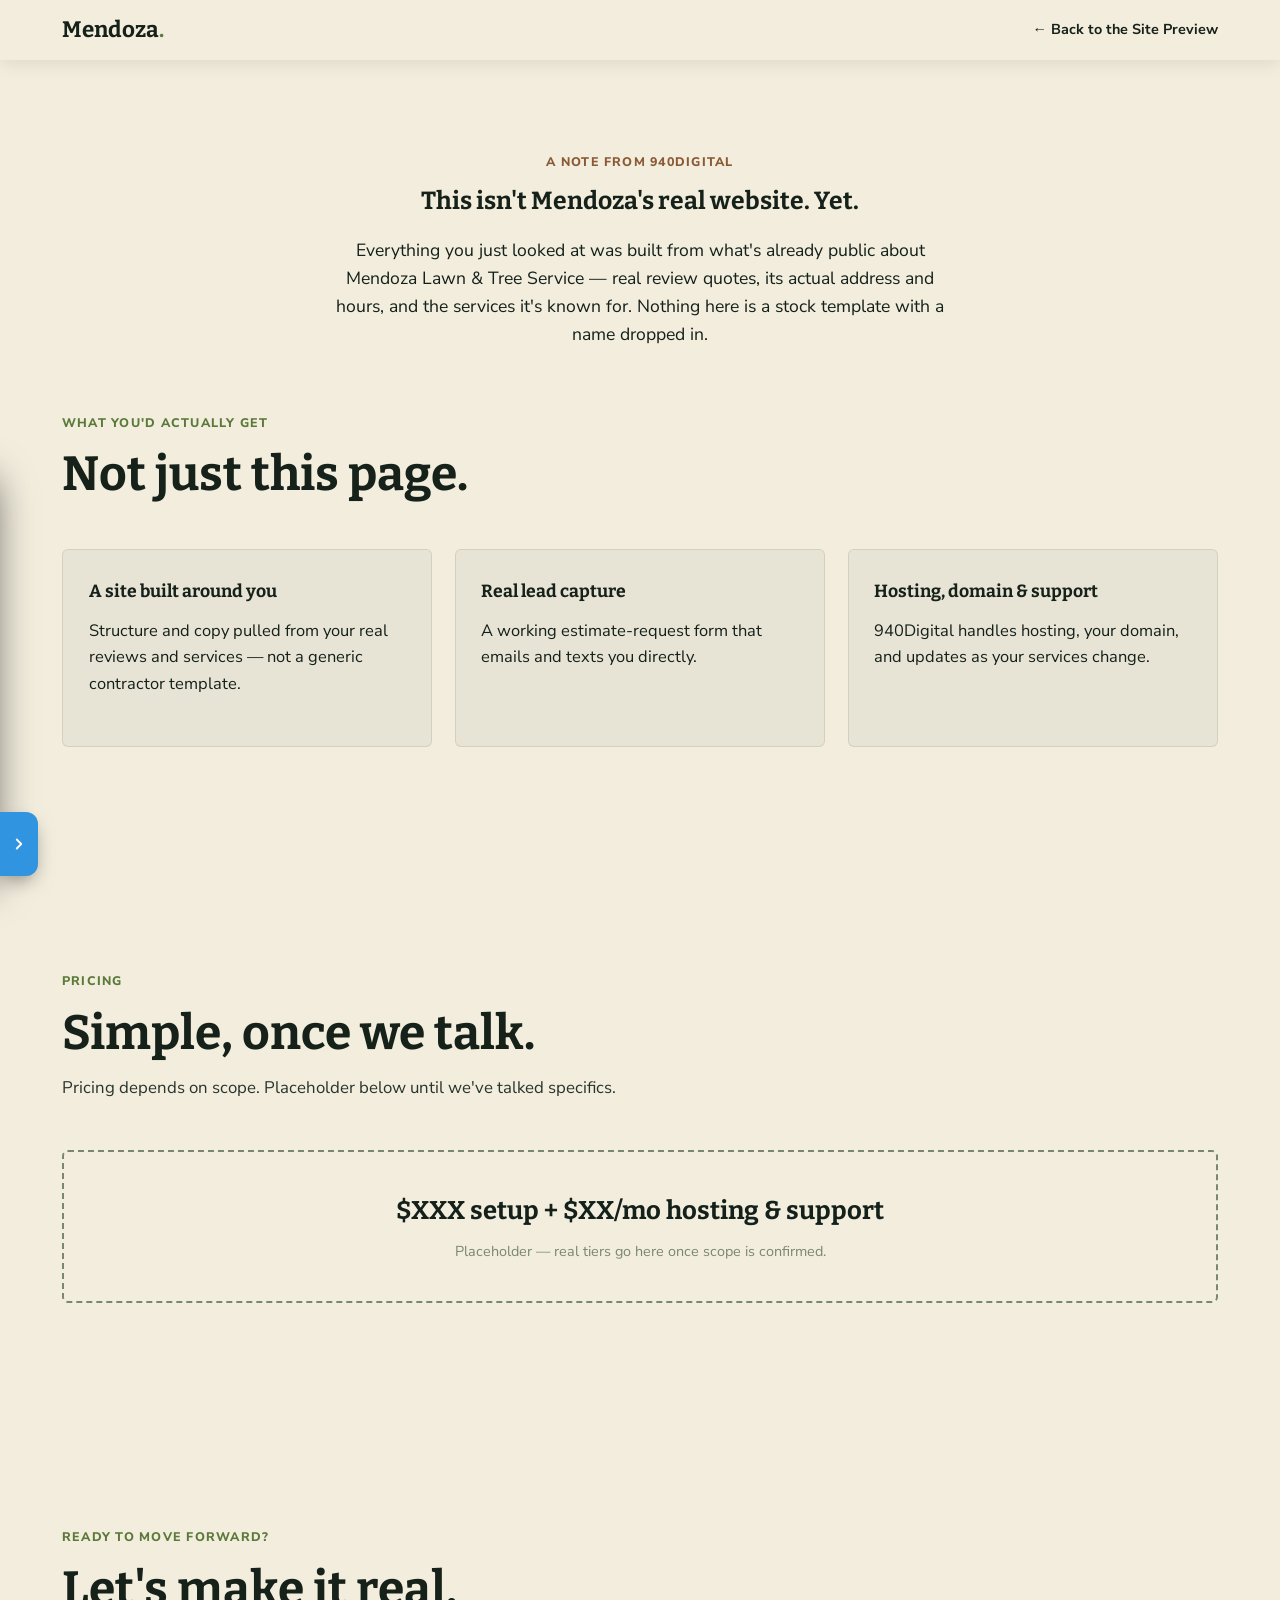
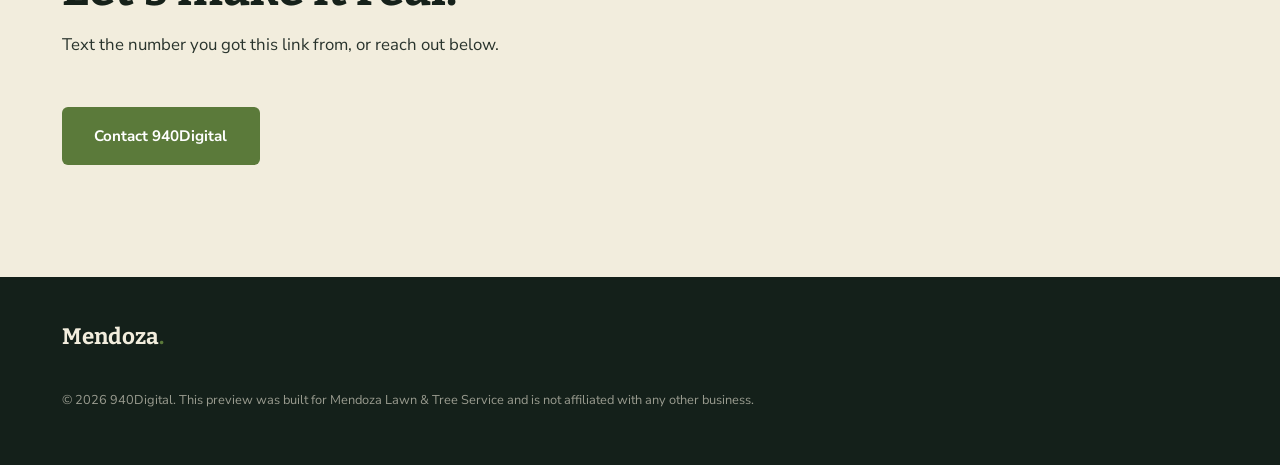
==== buy.html @ 89b0d1ae "Initial demo build: Mendoza Lawn & Tree Service" ====
<!doctype html>
<html lang="en">
<head>
<meta charset="UTF-8">
<meta name="viewport" content="width=device-width, initial-scale=1">
<title>This Site Is a Preview, Built for Mendoza Lawn &amp; Tree Service — 940Digital</title>
<meta name="description" content="This is a demo site built specifically for Mendoza Lawn & Tree Service by 940Digital. Here's what it is, what you'd get, and how to move forward.">
<link rel="preconnect" href="https://fonts.googleapis.com">
<link rel="preconnect" href="https://fonts.gstatic.com" crossorigin>
<link href="https://fonts.googleapis.com/css2?family=Bitter:wght@600;700&family=Nunito+Sans:wght@400;600;700;800&display=swap" rel="stylesheet">
<link rel="stylesheet" href="styles.css">
</head>
<body>

<header class="site-header solid">
  <div class="wrap">
    <a href="index.html" class="logo">Mendoza<span>.</span></a>
    <nav class="main-nav" aria-label="Primary">
      <a href="index.html">← Back to the Site Preview</a>
    </nav>
  </div>
</header>

<main style="padding-top:0;">
  <section class="pitch-hero wrap">
    <span class="eyebrow">A Note From 940Digital</span>
    <h1>This isn't Mendoza's real website. Yet.</h1>
    <p>Everything you just looked at was built from what's already public about Mendoza Lawn &amp; Tree Service — real review quotes, its actual address and hours, and the services it's known for. Nothing here is a stock template with a name dropped in.</p>
  </section>

  <section class="fixed-panel fixed-panel--solid" style="padding-top:0;">
    <div class="wrap">
      <div class="section-head">
        <span class="eyebrow">What You'd Actually Get</span>
        <h2 class="section-title">Not just this page.</h2>
      </div>
      <div class="pitch-grid">
        <div class="pitch-card">
          <h3>A site built around you</h3>
          <p>Structure and copy pulled from your real reviews and services — not a generic contractor template.</p>
        </div>
        <div class="pitch-card">
          <h3>Real lead capture</h3>
          <p>A working estimate-request form that emails and texts you directly.</p>
        </div>
        <div class="pitch-card">
          <h3>Hosting, domain &amp; support</h3>
          <p>940Digital handles hosting, your domain, and updates as your services change.</p>
        </div>
      </div>
    </div>
  </section>

  <section class="fixed-panel fixed-panel--solid">
    <div class="wrap">
      <div class="section-head">
        <span class="eyebrow">Pricing</span>
        <h2 class="section-title">Simple, once we talk.</h2>
        <p class="section-dek">Pricing depends on scope. Placeholder below until we've talked specifics.</p>
      </div>
      <div class="price-block">
        <b>$XXX setup + $XX/mo hosting &amp; support</b>
        <span>Placeholder — real tiers go here once scope is confirmed.</span>
      </div>
    </div>
  </section>

  <section class="fixed-panel fixed-panel--solid" id="contact">
    <div class="wrap">
      <div class="section-head">
        <span class="eyebrow">Ready to Move Forward?</span>
        <h2 class="section-title">Let's make it real.</h2>
        <p class="section-dek">Text the number you got this link from, or reach out below.</p>
      </div>
      <a href="https://www.940digital.com/contact.html" class="btn btn--primary" target="_blank" rel="noopener">Contact 940Digital</a>
    </div>
  </section>
</main>

<footer class="site-footer">
  <div class="wrap">
    <a href="index.html" class="logo" style="color:var(--clearing);">Mendoza<span>.</span></a>
    <p class="footer-fine">&copy; 2026 940Digital. This preview was built for Mendoza Lawn & Tree Service and is not affiliated with any other business.</p>
  </div>
</footer>

<div id="d940-drawer" class="d940-drawer">
  <div class="d940-panel">
    <div class="d940-mark">940<span>Digital</span></div>
    <p class="d940-body">Imagine this site customized with your colors and logo — fully in sync with your vision.</p>
    <p class="d940-body">We build these previews from your business's own publicly available information online, so this one is built specifically for you — and anything on it, any word, image, or detail, can be changed if it doesn't feel like an accurate fit.</p>
    <p class="d940-cta">Want to learn more? Text the number you got this link from, <a href="https://www.940digital.com/contact.html" target="_blank" rel="noopener">email us</a>, or visit <a href="https://www.940digital.com" target="_blank" rel="noopener">940digital.com</a>.</p>
  </div>
  <button class="d940-tab" type="button" aria-label="Open">
    <svg viewBox="0 0 24 24" fill="none" stroke="currentColor" stroke-width="2.4" stroke-linecap="round" stroke-linejoin="round"><polyline points="9 6 15 12 9 18"/></svg>
  </button>
</div>
<style>
  .d940-drawer { position: fixed; left: 0; bottom: 1.5rem; z-index: 999; display: flex; align-items: flex-end; transform: translateX(-320px); transition: transform .4s cubic-bezier(.16,1,.3,1); font-family: -apple-system, BlinkMacSystemFont, 'Segoe UI', Roboto, sans-serif; }
  .d940-drawer.open { transform: translateX(0); }
  .d940-panel { width: 320px; flex-shrink: 0; background: #1B1D21; border: 1px solid #3194E0; border-left: 0; border-radius: 0 14px 0 0; padding: 1.4rem 1.5rem 1.5rem; box-shadow: 0 16px 40px -8px rgba(0,0,0,.65); color: #fff; }
  .d940-mark { font-weight: 800; font-size: 1.3rem; margin-bottom: .75rem; letter-spacing: -0.01em; }
  .d940-mark span { color: #3194E0; }
  .d940-body { font-size: .95rem; line-height: 1.55; color: #fff; margin: 0 0 .85rem; }
  .d940-cta { font-size: .88rem; line-height: 1.5; color: #D4D8DE; margin: 0; }
  .d940-cta a { color: #5FAEEE; font-weight: 700; text-decoration: underline; }
  .d940-tab { flex-shrink: 0; width: 38px; height: 64px; background: #3194E0; color: #fff; border: none; border-radius: 0 12px 12px 0; display: flex; align-items: center; justify-content: center; cursor: pointer; box-shadow: 0 8px 20px -6px rgba(0,0,0,.5); }
  .d940-tab:hover { background: #4AA3E8; }
  .d940-tab svg { width: 18px; height: 18px; transition: transform .35s cubic-bezier(.16,1,.3,1); }
  .d940-drawer.open .d940-tab svg { transform: rotate(180deg); }
  @media (max-width: 480px) {
    .d940-drawer { transform: translateX(-260px); }
    .d940-panel { width: 260px; padding: 1.2rem 1.25rem 1.3rem; }
  }
</style>
<script>
  (function () {
    var drawer = document.getElementById('d940-drawer');
    if (!drawer) return;
    var tab = drawer.querySelector('.d940-tab');
    tab.addEventListener('click', function () {
      var open = drawer.classList.toggle('open');
      tab.setAttribute('aria-label', open ? 'Close' : 'Open');
    });
  })();
</script>

</body>
</html>
---- styles.css ----
:root {
  --canopy: #16211A;
  --clearing: #F2EDDD;
  --ink: #14201A;
  --cutgrass: #5B7A3A;
  --bark: #8A5A36;
  --moss: #7A8770;

  --font-display: 'Bitter', serif;
  --font-body: 'Nunito Sans', sans-serif;

  --fs-h2: clamp(1.9rem, 4vw, 3rem);
  --radius: 6px;
  --wrap: 1220px;
}

* { box-sizing: border-box; }
html { scroll-behavior: smooth; }
body {
  margin: 0;
  background: var(--clearing);
  color: var(--ink);
  font-family: var(--font-body);
  font-size: 1.03rem;
  line-height: 1.6;
  -webkit-font-smoothing: antialiased;
}
img { max-width: 100%; display: block; }
a { color: inherit; text-decoration: none; }
ul { margin: 0; padding: 0; list-style: none; }
.wrap { max-width: var(--wrap); margin: 0 auto; padding: 0 2rem; }

h1, h2, h3 {
  font-family: var(--font-display);
  font-weight: 700;
  line-height: 1.1;
  margin: 0;
  color: var(--canopy);
}
h2.section-title { font-size: var(--fs-h2); }
.section--dark h2.section-title, .section--dark h1 { color: var(--clearing); }

.eyebrow {
  display: block; font-weight: 800; font-size: 0.78rem; letter-spacing: 0.1em;
  text-transform: uppercase; color: var(--bark); margin-bottom: 1rem;
}
.section--dark .eyebrow, .fixed-panel .eyebrow { color: var(--cutgrass); }

.btn {
  display: inline-flex; align-items: center; gap: 0.5rem;
  padding: 0.95rem 1.9rem; border-radius: var(--radius);
  font-family: var(--font-body); font-weight: 700; font-size: 0.95rem;
  border: 2px solid transparent; cursor: pointer;
  transition: transform .18s ease, background .18s ease, border-color .18s ease;
}
.btn:hover { transform: translateY(-2px); }
.btn--primary { background: var(--cutgrass); color: #fff; }
.btn--primary:hover { background: #4a6530; }
.btn--ghost { border-color: var(--clearing); color: var(--clearing); }
.btn--ghost:hover { border-color: var(--cutgrass); color: var(--cutgrass); }
.btn--dark-ghost { border-color: var(--canopy); color: var(--canopy); }
.btn--dark-ghost:hover { border-color: var(--bark); color: var(--bark); }

/* No left-edge rail on this build, on purpose (see DESIGN-TOKENS §4):
   the fixed full-bleed canopy image already carries continuity across
   sections, and a rail would compete with the parallax panels. */

/* ---------- Header ---------- */
.site-header { position: fixed; top: 0; left: 0; right: 0; z-index: 50; padding: 1.2rem 0; transition: background .2s ease, padding .2s ease, box-shadow .2s ease; }
.site-header .wrap { display: flex; align-items: center; gap: 1.5rem; }
.site-header.solid { background: var(--clearing); padding: 0.75rem 0; box-shadow: 0 2px 18px rgba(20,32,26,0.1); }
.logo { font-family: var(--font-display); font-weight: 700; font-size: 1.4rem; margin-right: auto; color: var(--clearing); }
.site-header.solid .logo { color: var(--canopy); }
.logo span { color: var(--cutgrass); }
.preview-flag { font-size: 0.78rem; font-weight: 700; padding: 0.4rem 0.9rem; border-radius: 999px; border: 1px solid rgba(242,237,221,0.4); color: var(--clearing); white-space: nowrap; }
.site-header.solid .preview-flag { border-color: var(--moss); color: var(--moss); }
.preview-flag:hover { border-color: var(--bark); color: var(--bark); }
.main-nav { display: none; gap: 1.8rem; font-weight: 700; font-size: 0.9rem; color: var(--clearing); }
.site-header.solid .main-nav { color: var(--canopy); }
.main-nav a:hover { color: var(--cutgrass); }
@media (min-width: 900px) { .main-nav { display: flex; } }
.nav-toggle { background: none; border: 2px solid var(--clearing); color: var(--clearing); border-radius: var(--radius); padding: 0.5rem 0.9rem; font-weight: 700; font-size: 0.85rem; cursor: pointer; }
.site-header.solid .nav-toggle { border-color: var(--canopy); color: var(--canopy); }
@media (min-width: 900px) { .nav-toggle { display: none; } }
.mobile-nav { position: fixed; inset: 0; z-index: 70; background: var(--canopy); color: var(--clearing); display: flex; flex-direction: column; align-items: flex-start; justify-content: center; gap: 1.6rem; padding: 2rem 2.5rem; transform: translateX(100%); transition: transform .3s ease; }
.mobile-nav.open { transform: translateX(0); }
.mobile-nav a { font-family: var(--font-display); font-size: 2rem; }
.mobile-nav__close { position: absolute; top: 1.5rem; right: 1.8rem; background: none; border: none; color: var(--clearing); font-weight: 700; cursor: pointer; }

/* ---------- Fixed full-bleed canopy background + parallax panels ---------- */
.canopy-fixed {
  position: fixed; inset: 0; z-index: 0;
  background: url('https://images.unsplash.com/photo-1754321871548-61bdbc6f1506?fm=jpg&q=70&w=1800&auto=format&fit=crop') center/cover;
}
.canopy-fixed::after { content: ''; position: absolute; inset: 0; background: linear-gradient(180deg, rgba(22,33,26,0.55), rgba(22,33,26,0.8)); }
.parallax-scroll { position: relative; z-index: 1; }
.fixed-panel { padding: 7rem 0; color: var(--clearing); }
.fixed-panel h1, .fixed-panel h2, .fixed-panel h3 { color: var(--clearing); }
.fixed-panel--solid { background: var(--clearing); color: var(--ink); }
.fixed-panel--solid h1, .fixed-panel--solid h2, .fixed-panel--solid h3 { color: var(--canopy); }

/* ---------- Hero (over fixed canopy) ---------- */
.hero { padding: 10rem 0 6rem; text-align: left; }
.hero .eyebrow { color: var(--cutgrass); }
.hero h1 { font-size: clamp(2.6rem, 6vw, 4.6rem); max-width: 14ch; color: var(--clearing); }
.hero__dek { max-width: 44ch; margin: 1.4rem 0 2rem; font-size: 1.12rem; color: var(--clearing); }
.hero__actions { display: flex; flex-wrap: wrap; gap: 1rem; }

/* ---------- Section shell (solid panels breaking the parallax view) ---------- */
.section-head { max-width: 62ch; margin-bottom: 3rem; }
.section-dek { margin-top: 1rem; opacity: 0.9; font-size: 1.05rem; }

.feature-media { border-radius: var(--radius); overflow: hidden; margin-top: 2rem; box-shadow: 0 30px 60px -20px rgba(20,32,26,0.5); }
.feature-media img { width: 100%; }

.spec-list { margin-top: 1.6rem; display: grid; gap: 0.8rem; }
.spec-list li { display: flex; gap: 0.7rem; align-items: baseline; font-weight: 700; }
.spec-list li::before { content: '🌳'; font-size: 0.9rem; }

/* ---------- Services grid (secondary) ---------- */
.services-grid { display: grid; gap: 1.4rem; grid-template-columns: 1fr; margin-top: 1rem; }
@media (min-width: 780px) { .services-grid { grid-template-columns: repeat(2, 1fr); } }
.service-card { background: rgba(20,32,26,0.04); border: 1px solid rgba(20,32,26,0.12); border-radius: var(--radius); padding: 2rem 1.7rem; }
.service-card h3 { font-size: 1.15rem; margin-bottom: 0.6rem; }
.service-card a { font-size: 0.8rem; font-weight: 800; text-transform: uppercase; letter-spacing: 0.04em; color: var(--bark); }

/* ---------- Reviews — real quotes, real names ---------- */
.review-grid { display: grid; gap: 1.4rem; grid-template-columns: 1fr; margin-top: 1rem; }
@media (min-width: 780px) { .review-grid { grid-template-columns: repeat(2, 1fr); } }
.review-card { background: rgba(242,237,221,0.06); border: 1px solid rgba(242,237,221,0.2); border-radius: var(--radius); padding: 2rem 1.8rem; }
.review-card blockquote { margin: 0 0 1rem; font-size: 1.05rem; line-height: 1.5; }
.review-card cite { font-style: normal; font-weight: 700; font-size: 0.85rem; color: var(--cutgrass); }

/* ---------- About ---------- */
.about-copy p { max-width: 60ch; margin: 1.1rem 0; }

/* ---------- Process ---------- */
.process-grid { display: grid; gap: 1.4rem; grid-template-columns: 1fr; margin-top: 1rem; }
@media (min-width: 780px) { .process-grid { grid-template-columns: repeat(3, 1fr); } }
.process-step { background: rgba(20,32,26,0.04); padding: 2rem 1.6rem; border-radius: var(--radius); border: 1px solid rgba(20,32,26,0.1); }
.process-step b { display: block; font-family: var(--font-display); font-size: 2rem; color: var(--bark); margin-bottom: 0.6rem; }

/* ---------- Area ---------- */
.area-list { display: flex; flex-wrap: wrap; gap: 0.7rem; margin-top: 1.4rem; }
.area-list li { padding: 0.5rem 1.1rem; border: 1px solid rgba(242,237,221,0.35); border-radius: 999px; font-weight: 700; font-size: 0.9rem; }

/* ---------- Contact ---------- */
.contact-layout { display: grid; gap: 2.5rem; grid-template-columns: 1fr; margin-top: 1rem; }
@media (min-width: 900px) { .contact-layout { grid-template-columns: 0.8fr 1.2fr; } }
.contact-direct div { margin-bottom: 1.6rem; }
.contact-direct__label { display: block; font-size: 0.78rem; font-weight: 800; letter-spacing: 0.08em; text-transform: uppercase; color: var(--cutgrass); margin-bottom: 0.3rem; }
.contact-direct span { font-family: var(--font-display); font-size: 1.3rem; }
.contact-form { display: grid; gap: 1.1rem; }
.form-row { display: grid; gap: 1.1rem; grid-template-columns: 1fr; }
@media (min-width: 560px) { .form-row { grid-template-columns: 1fr 1fr; } }
.field label { display: block; font-size: 0.85rem; font-weight: 700; margin-bottom: 0.4rem; }
.field input, .field select, .field textarea { width: 100%; padding: 0.8rem 1rem; border-radius: var(--radius); border: 1.5px solid rgba(242,237,221,0.3); background: rgba(242,237,221,0.08); color: var(--clearing); font-family: var(--font-body); font-size: 0.95rem; }
.field input:focus, .field select:focus, .field textarea:focus { outline: 2px solid var(--cutgrass); }
.form-status { min-height: 1.2rem; font-size: 0.9rem; color: var(--cutgrass); }

/* ---------- Footer ---------- */
.site-footer { background: var(--ink); color: var(--clearing); padding: 2.6rem 0; position: relative; z-index: 1; }
.site-footer .wrap { display: flex; flex-wrap: wrap; justify-content: space-between; align-items: center; gap: 1.2rem; }
.footer-fine { width: 100%; font-size: 0.8rem; opacity: 0.6; margin-top: 1rem; }
.footer-links { display: flex; gap: 1.4rem; font-size: 0.85rem; }

/* ---------- Buy-this-site page ---------- */
.pitch-hero { padding: 9.5rem 0 4rem; text-align: center; }
.pitch-hero p { max-width: 56ch; margin: 1.3rem auto 0; font-size: 1.1rem; }
.pitch-grid { display: grid; gap: 1.4rem; grid-template-columns: 1fr; margin-top: 1rem; }
@media (min-width: 780px) { .pitch-grid { grid-template-columns: repeat(3, 1fr); } }
.pitch-card { background: rgba(20,32,26,0.04); border: 1px solid rgba(20,32,26,0.1); border-radius: var(--radius); padding: 2rem 1.6rem; }
.pitch-card h3 { font-size: 1.1rem; margin-bottom: 0.6rem; }
.price-block { margin-top: 1rem; padding: 2.4rem; border: 2px dashed var(--moss); border-radius: var(--radius); text-align: center; }
.price-block b { display: block; font-family: var(--font-display); font-size: 1.6rem; }
.price-block span { display: block; margin-top: 0.5rem; font-size: 0.9rem; color: var(--moss); }
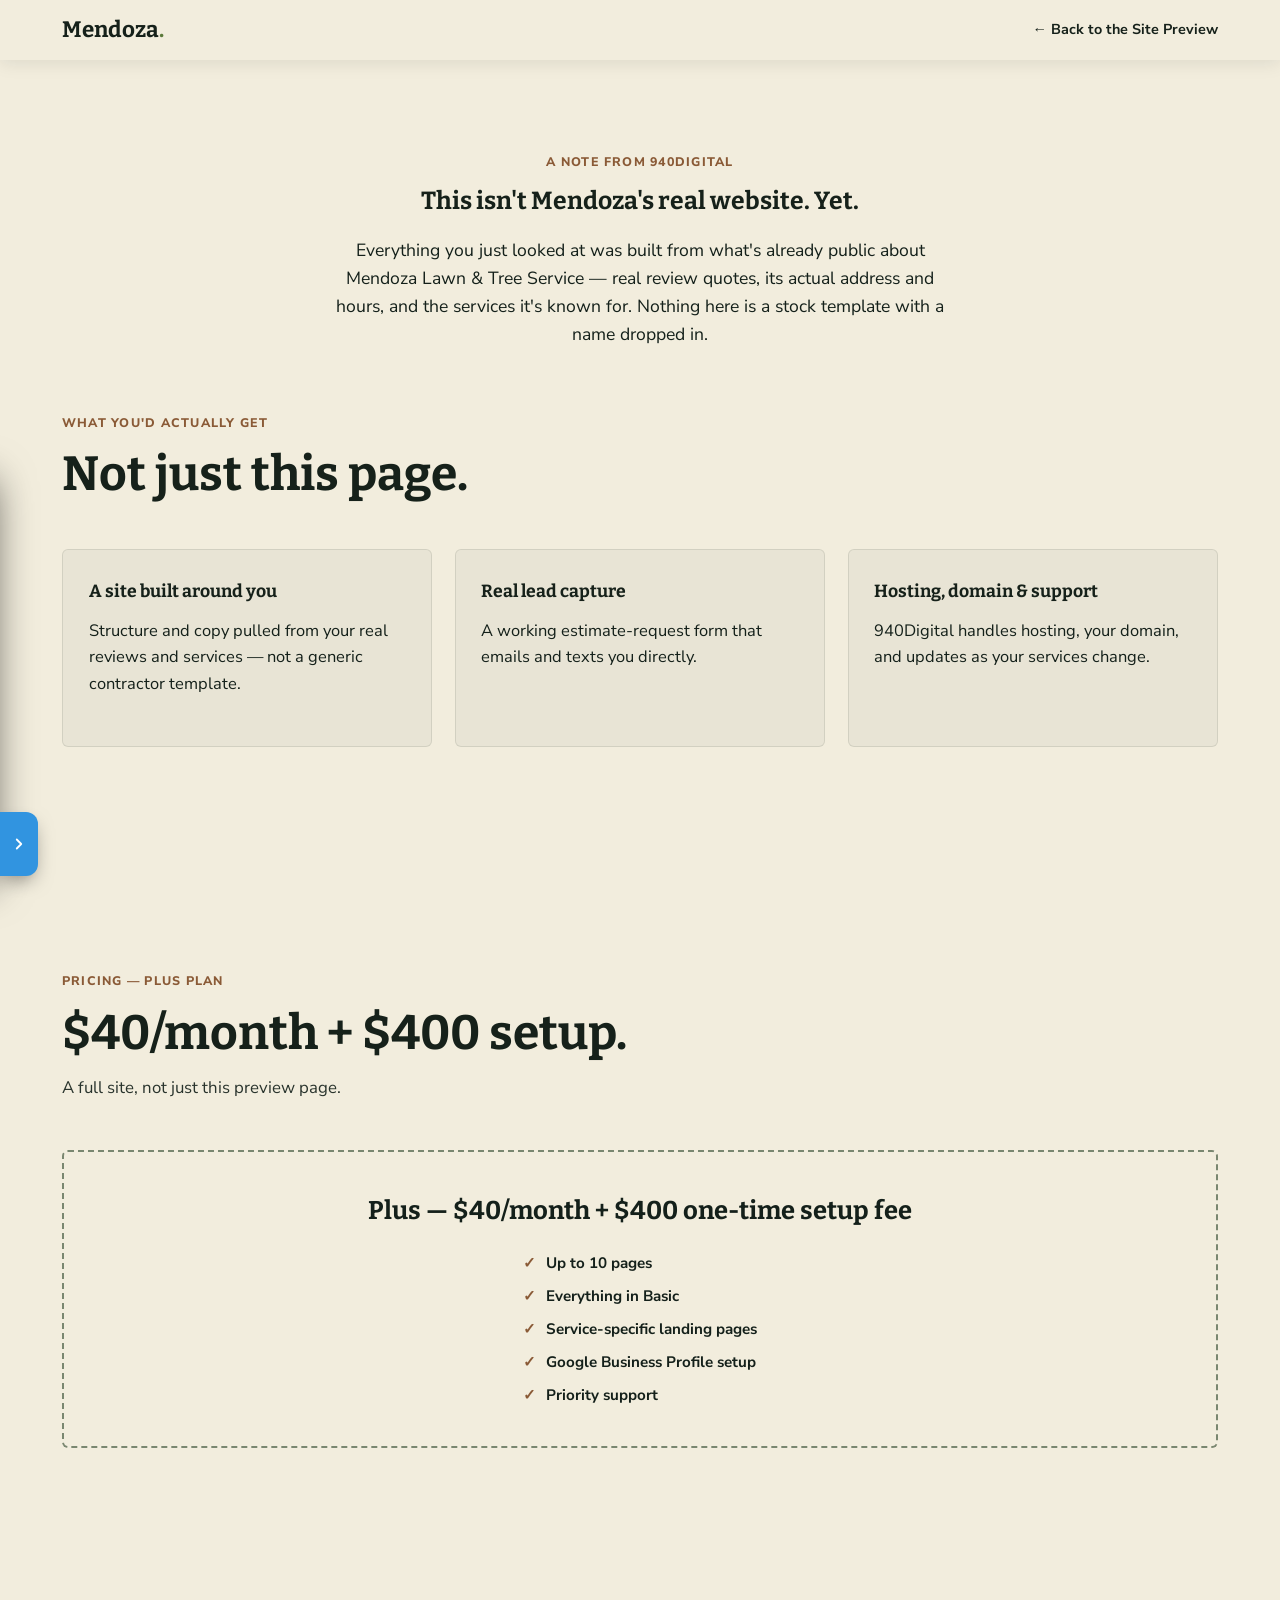
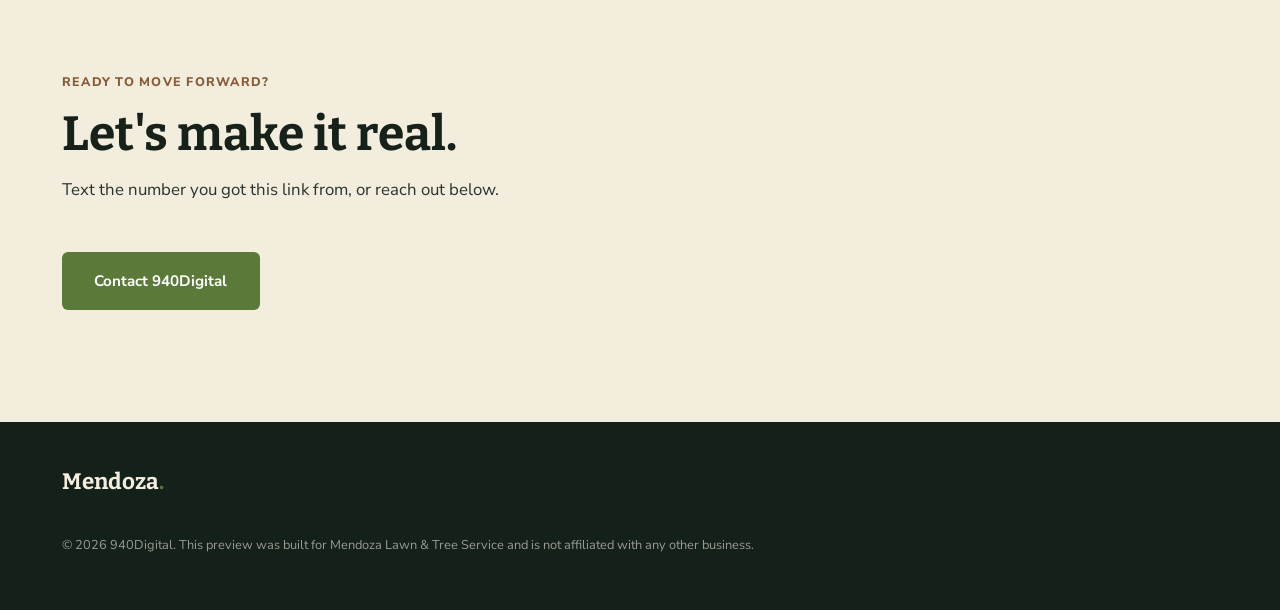
==== commit a5463813: "Replace preview badge nav with full-site link, swap in real Plus pricing Removes the "preview site" " ====
--- a/buy.html
+++ b/buy.html
@@ -54,13 +54,19 @@
   <section class="fixed-panel fixed-panel--solid">
     <div class="wrap">
       <div class="section-head">
-        <span class="eyebrow">Pricing</span>
-        <h2 class="section-title">Simple, once we talk.</h2>
-        <p class="section-dek">Pricing depends on scope. Placeholder below until we've talked specifics.</p>
+        <span class="eyebrow">Pricing — Plus Plan</span>
+        <h2 class="section-title">$40/month + $400 setup.</h2>
+        <p class="section-dek">A full site, not just this preview page.</p>
       </div>
       <div class="price-block">
-        <b>$XXX setup + $XX/mo hosting &amp; support</b>
-        <span>Placeholder — real tiers go here once scope is confirmed.</span>
+        <b>Plus — $40/month + $400 one-time setup fee</b>
+        <ul class="price-block__list">
+          <li>Up to 10 pages</li>
+          <li>Everything in Basic</li>
+          <li>Service-specific landing pages</li>
+          <li>Google Business Profile setup</li>
+          <li>Priority support</li>
+        </ul>
       </div>
     </div>
   </section>
--- a/styles.css
+++ b/styles.css
@@ -44,7 +44,11 @@
   display: block; font-weight: 800; font-size: 0.78rem; letter-spacing: 0.1em;
   text-transform: uppercase; color: var(--bark); margin-bottom: 1rem;
 }
-.section--dark .eyebrow, .fixed-panel .eyebrow { color: var(--cutgrass); }
+.section--dark .eyebrow { color: var(--cutgrass); }
+/* Transparent panels sit directly over the green canopy photo, where
+   --cutgrass green text blended into the image in places — switched
+   to bark (warm brown) here since it reads against green foliage. */
+.fixed-panel .eyebrow { color: var(--bark); }
 
 .btn {
   display: inline-flex; align-items: center; gap: 0.5rem;
@@ -78,7 +82,11 @@
 .main-nav { display: none; gap: 1.8rem; font-weight: 700; font-size: 0.9rem; color: var(--clearing); }
 .site-header.solid .main-nav { color: var(--canopy); }
 .main-nav a:hover { color: var(--cutgrass); }
-@media (min-width: 900px) { .main-nav { display: flex; } }
+.nav-full-site { display: none; }
+@media (min-width: 900px) {
+  .main-nav { display: flex; }
+  .nav-full-site { display: inline-flex; }
+}
 .nav-toggle { background: none; border: 2px solid var(--clearing); color: var(--clearing); border-radius: var(--radius); padding: 0.5rem 0.9rem; font-weight: 700; font-size: 0.85rem; cursor: pointer; }
 .site-header.solid .nav-toggle { border-color: var(--canopy); color: var(--canopy); }
 @media (min-width: 900px) { .nav-toggle { display: none; } }
@@ -101,7 +109,7 @@
 
 /* ---------- Hero (over fixed canopy) ---------- */
 .hero { padding: 10rem 0 6rem; text-align: left; }
-.hero .eyebrow { color: var(--cutgrass); }
+.hero .eyebrow { color: var(--bark); }
 .hero h1 { font-size: clamp(2.6rem, 6vw, 4.6rem); max-width: 14ch; color: var(--clearing); }
 .hero__dek { max-width: 44ch; margin: 1.4rem 0 2rem; font-size: 1.12rem; color: var(--clearing); }
 .hero__actions { display: flex; flex-wrap: wrap; gap: 1rem; }
@@ -115,7 +123,7 @@
 
 .spec-list { margin-top: 1.6rem; display: grid; gap: 0.8rem; }
 .spec-list li { display: flex; gap: 0.7rem; align-items: baseline; font-weight: 700; }
-.spec-list li::before { content: '🌳'; font-size: 0.9rem; }
+.spec-list li::before { content: '›'; color: var(--bark); font-family: var(--font-display); font-size: 1.1rem; line-height: 1; }
 
 /* ---------- Services grid (secondary) ---------- */
 .services-grid { display: grid; gap: 1.4rem; grid-template-columns: 1fr; margin-top: 1rem; }
@@ -129,7 +137,7 @@
 @media (min-width: 780px) { .review-grid { grid-template-columns: repeat(2, 1fr); } }
 .review-card { background: rgba(242,237,221,0.06); border: 1px solid rgba(242,237,221,0.2); border-radius: var(--radius); padding: 2rem 1.8rem; }
 .review-card blockquote { margin: 0 0 1rem; font-size: 1.05rem; line-height: 1.5; }
-.review-card cite { font-style: normal; font-weight: 700; font-size: 0.85rem; color: var(--cutgrass); }
+.review-card cite { font-style: normal; font-weight: 700; font-size: 0.85rem; color: var(--bark); }
 
 /* ---------- About ---------- */
 .about-copy p { max-width: 60ch; margin: 1.1rem 0; }
@@ -148,7 +156,7 @@
 .contact-layout { display: grid; gap: 2.5rem; grid-template-columns: 1fr; margin-top: 1rem; }
 @media (min-width: 900px) { .contact-layout { grid-template-columns: 0.8fr 1.2fr; } }
 .contact-direct div { margin-bottom: 1.6rem; }
-.contact-direct__label { display: block; font-size: 0.78rem; font-weight: 800; letter-spacing: 0.08em; text-transform: uppercase; color: var(--cutgrass); margin-bottom: 0.3rem; }
+.contact-direct__label { display: block; font-size: 0.78rem; font-weight: 800; letter-spacing: 0.08em; text-transform: uppercase; color: var(--bark); margin-bottom: 0.3rem; }
 .contact-direct span { font-family: var(--font-display); font-size: 1.3rem; }
 .contact-form { display: grid; gap: 1.1rem; }
 .form-row { display: grid; gap: 1.1rem; grid-template-columns: 1fr; }
@@ -174,3 +182,6 @@
 .price-block { margin-top: 1rem; padding: 2.4rem; border: 2px dashed var(--moss); border-radius: var(--radius); text-align: center; }
 .price-block b { display: block; font-family: var(--font-display); font-size: 1.6rem; }
 .price-block span { display: block; margin-top: 0.5rem; font-size: 0.9rem; color: var(--moss); }
+.price-block__list { list-style: none; margin: 1.2rem auto 0; padding: 0; display: inline-grid; gap: 0.55rem; text-align: left; }
+.price-block__list li { display: flex; gap: 0.6rem; align-items: baseline; font-weight: 700; font-size: 0.95rem; }
+.price-block__list li::before { content: '✓'; color: var(--bark); font-weight: 800; }
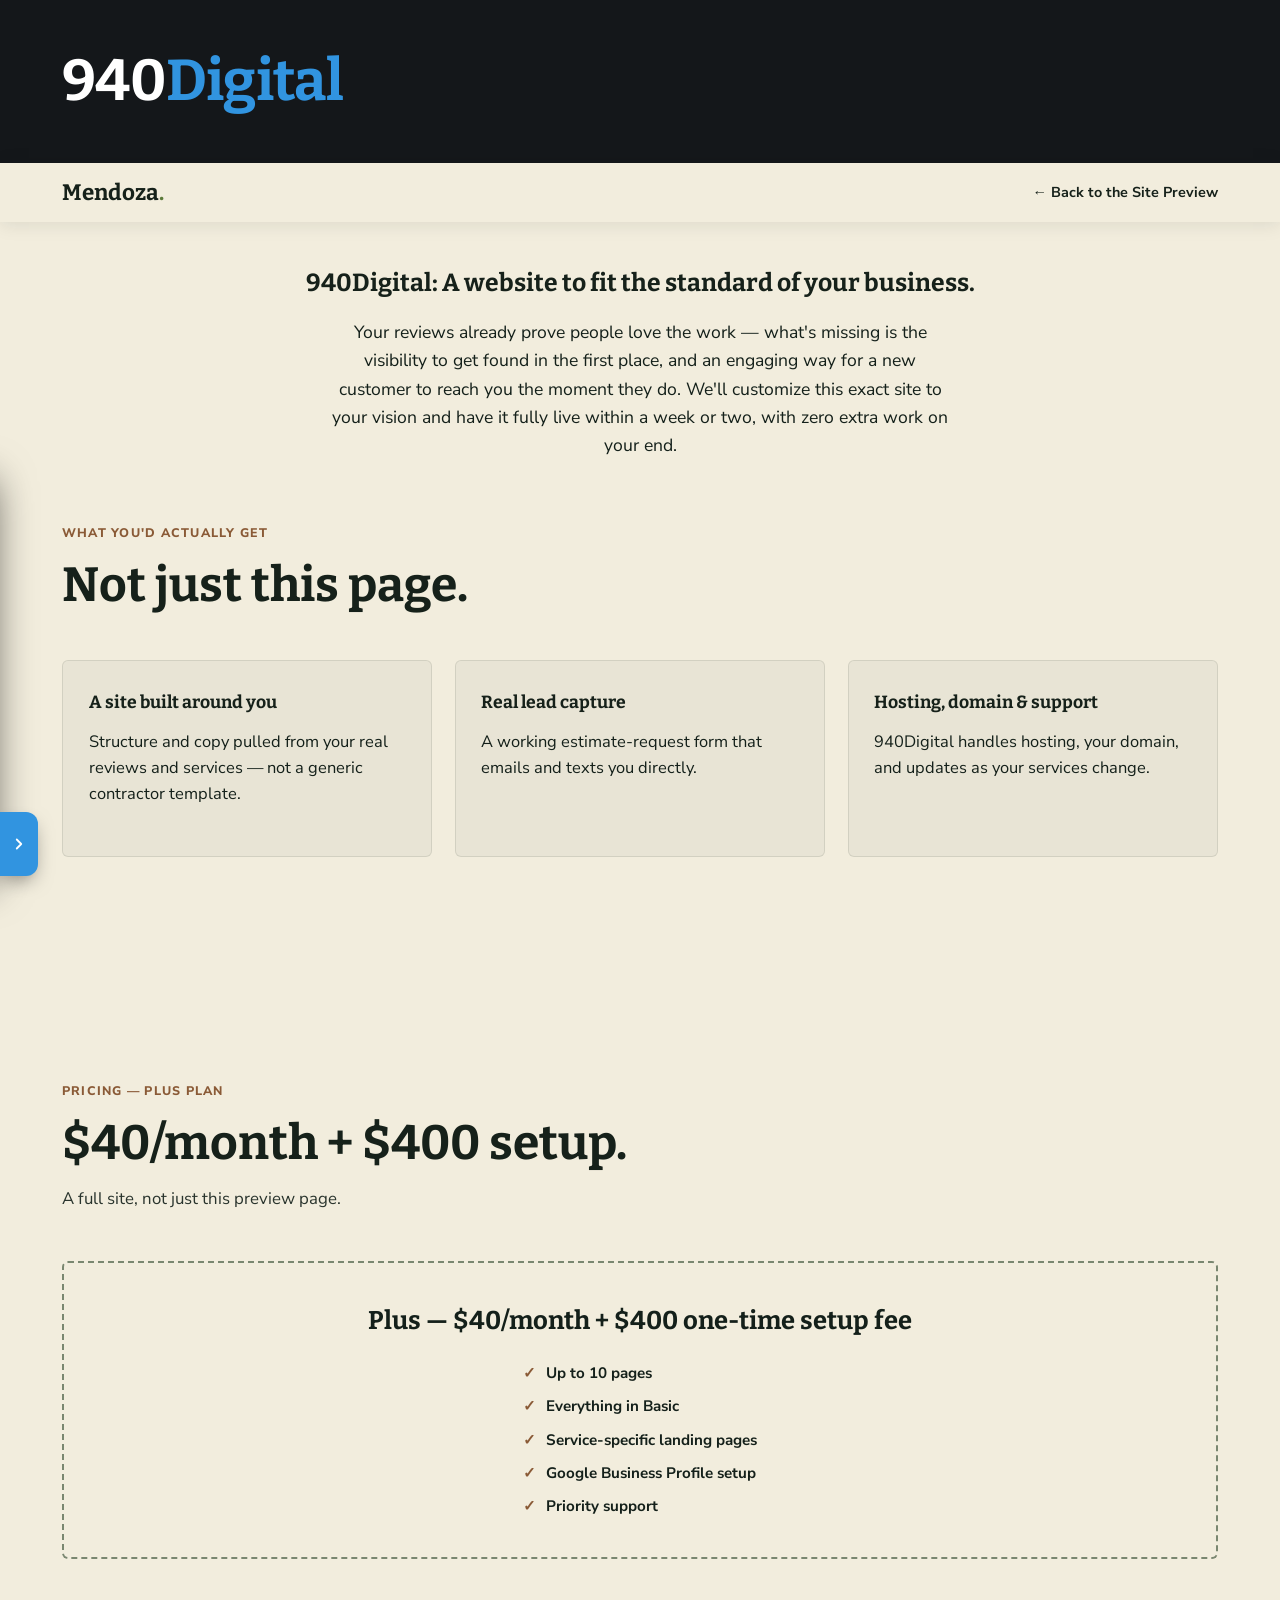
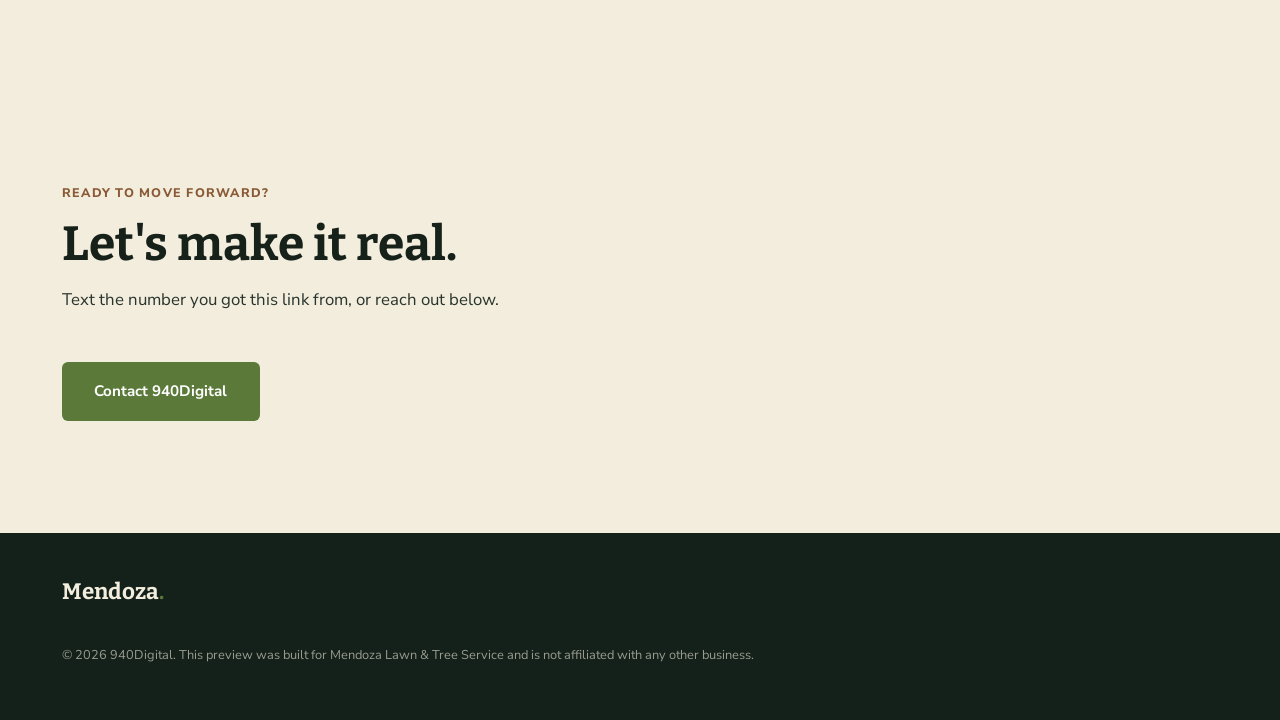
==== commit 32d2e9ab: "Add large 940Digital wordmark banner and rewrite buy.html pitch New brand-mark banner at the top of " ====
--- a/buy.html
+++ b/buy.html
@@ -12,7 +12,13 @@
 </head>
 <body>
 
-<header class="site-header solid">
+<div class="brand-mark-banner">
+  <div class="wrap">
+    <a href="https://940digital.com" class="brand-mark" target="_blank" rel="noopener">940<span>Digital</span></a>
+  </div>
+</div>
+
+<header class="site-header solid" style="position: static;">
   <div class="wrap">
     <a href="index.html" class="logo">Mendoza<span>.</span></a>
     <nav class="main-nav" aria-label="Primary">
@@ -22,10 +28,9 @@
 </header>
 
 <main style="padding-top:0;">
-  <section class="pitch-hero wrap">
-    <span class="eyebrow">A Note From 940Digital</span>
-    <h1>This isn't Mendoza's real website. Yet.</h1>
-    <p>Everything you just looked at was built from what's already public about Mendoza Lawn &amp; Tree Service — real review quotes, its actual address and hours, and the services it's known for. Nothing here is a stock template with a name dropped in.</p>
+  <section class="pitch-hero wrap" style="padding-top: 3rem;">
+    <h1>940Digital: A website to fit the standard of your business.</h1>
+    <p>Your reviews already prove people love the work — what's missing is the visibility to get found in the first place, and an engaging way for a new customer to reach you the moment they do. We'll customize this exact site to your vision and have it fully live within a week or two, with zero extra work on your end.</p>
   </section>
 
   <section class="fixed-panel fixed-panel--solid" style="padding-top:0;">
--- a/styles.css
+++ b/styles.css
@@ -172,6 +172,11 @@
 .footer-fine { width: 100%; font-size: 0.8rem; opacity: 0.6; margin-top: 1rem; }
 .footer-links { display: flex; gap: 1.4rem; font-size: 0.85rem; }
 
+/* ---------- 940Digital brand banner (buy.html only) ---------- */
+.brand-mark-banner { background: #14171A; padding: 2.2rem 0; }
+.brand-mark { display: inline-block; max-width: 100%; font-family: var(--font-display); font-weight: 700; font-size: clamp(1.7rem, 8vw, 3.6rem); letter-spacing: -0.01em; color: #fff; }
+.brand-mark span { color: #3194E0; }
+
 /* ---------- Buy-this-site page ---------- */
 .pitch-hero { padding: 9.5rem 0 4rem; text-align: center; }
 .pitch-hero p { max-width: 56ch; margin: 1.3rem auto 0; font-size: 1.1rem; }
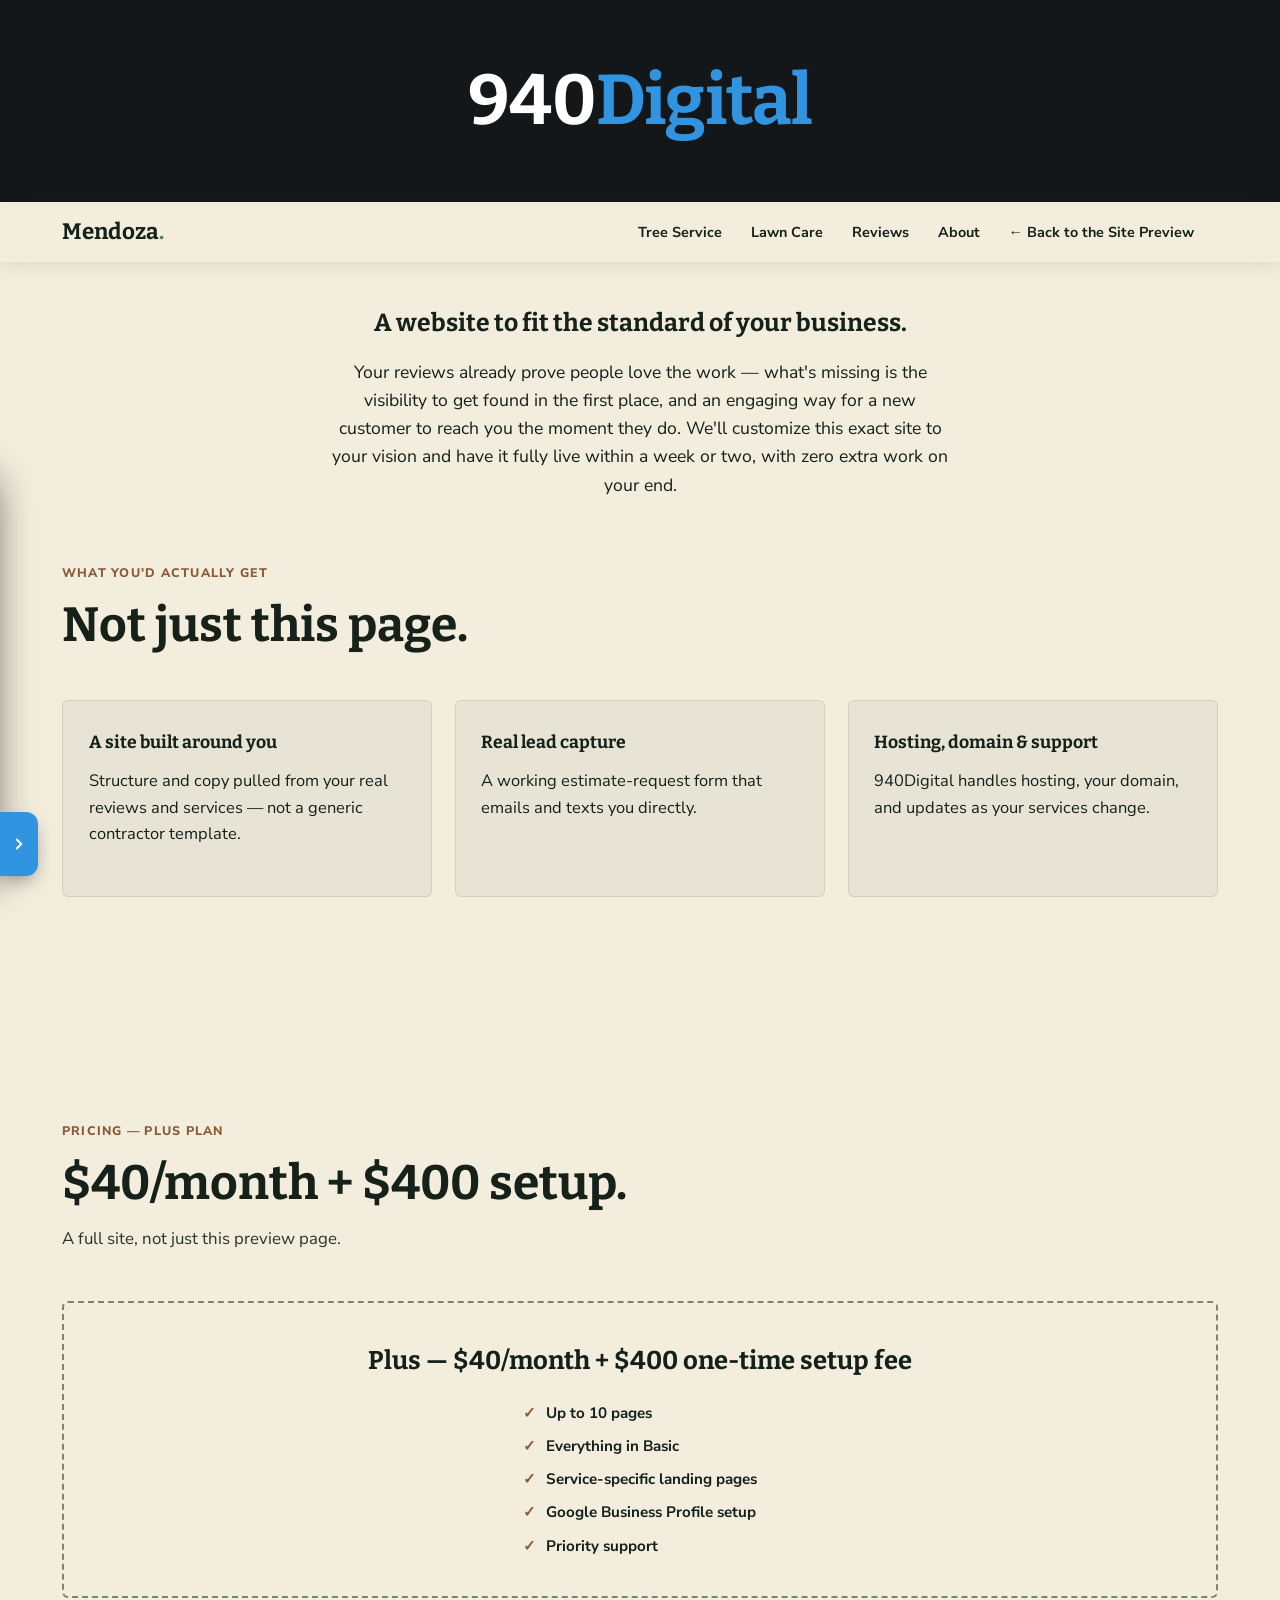
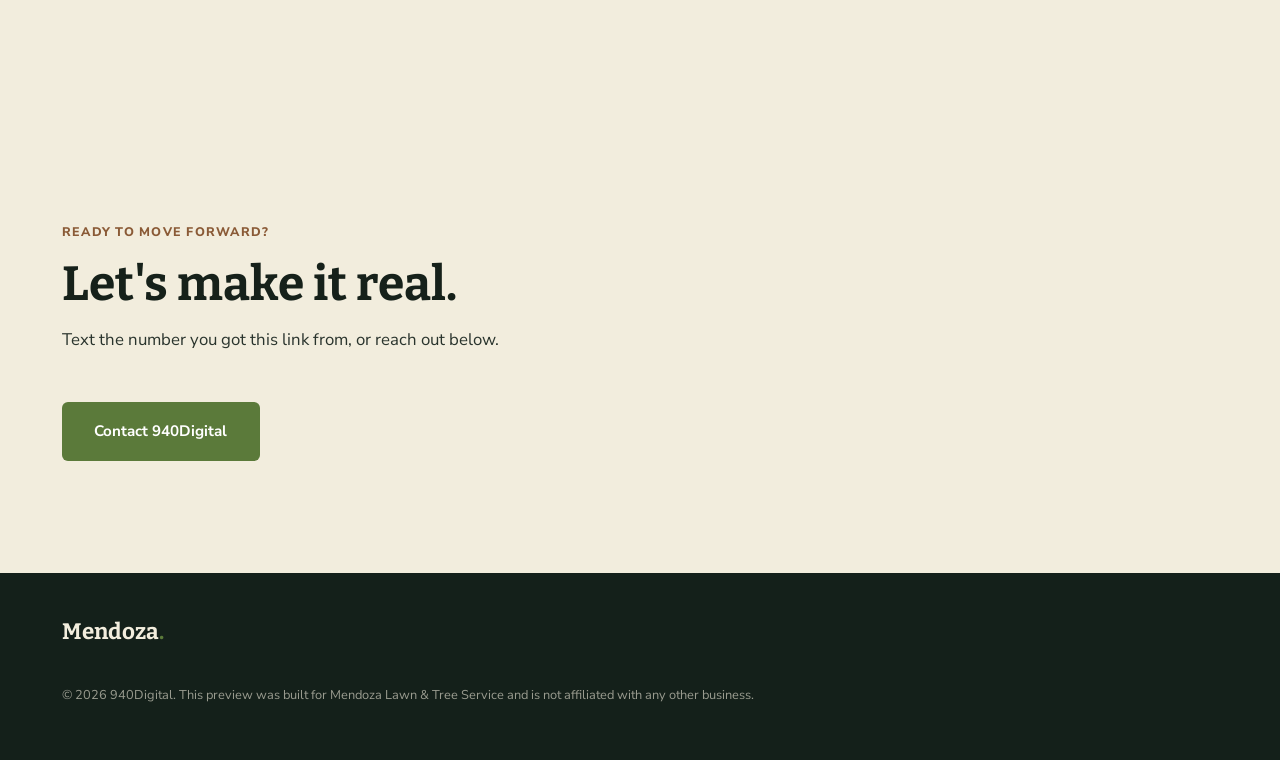
==== commit 08328098: "Restructure nav CTAs, center 940Digital heading, add real menu to buy.html Header: contact CTA is no" ====
--- a/buy.html
+++ b/buy.html
@@ -22,14 +22,30 @@
   <div class="wrap">
     <a href="index.html" class="logo">Mendoza<span>.</span></a>
     <nav class="main-nav" aria-label="Primary">
+      <a href="index.html#trees">Tree Service</a>
+      <a href="index.html#lawn">Lawn Care</a>
+      <a href="index.html#reviews">Reviews</a>
+      <a href="index.html#about">About</a>
       <a href="index.html">← Back to the Site Preview</a>
     </nav>
+    <div class="nav-cta">
+      <button class="nav-toggle" id="navToggle" aria-expanded="false" aria-controls="mobileNav">Menu</button>
+    </div>
   </div>
 </header>
 
+<div class="mobile-nav" id="mobileNav">
+  <button class="mobile-nav__close" id="navClose" aria-label="Close menu">Close</button>
+  <a href="index.html#trees">Tree Service</a>
+  <a href="index.html#lawn">Lawn Care</a>
+  <a href="index.html#reviews">Reviews</a>
+  <a href="index.html#about">About</a>
+  <a href="index.html">← Back to the Site Preview</a>
+</div>
+
 <main style="padding-top:0;">
   <section class="pitch-hero wrap" style="padding-top: 3rem;">
-    <h1>940Digital: A website to fit the standard of your business.</h1>
+    <h1>A website to fit the standard of your business.</h1>
     <p>Your reviews already prove people love the work — what's missing is the visibility to get found in the first place, and an engaging way for a new customer to reach you the moment they do. We'll customize this exact site to your vision and have it fully live within a week or two, with zero extra work on your end.</p>
   </section>
 
@@ -95,6 +111,8 @@
   </div>
 </footer>
 
+<script src="script.js"></script>
+
 <div id="d940-drawer" class="d940-drawer">
   <div class="d940-panel">
     <div class="d940-mark">940<span>Digital</span></div>
--- a/styles.css
+++ b/styles.css
@@ -173,8 +173,8 @@
 .footer-links { display: flex; gap: 1.4rem; font-size: 0.85rem; }
 
 /* ---------- 940Digital brand banner (buy.html only) ---------- */
-.brand-mark-banner { background: #14171A; padding: 2.2rem 0; }
-.brand-mark { display: inline-block; max-width: 100%; font-family: var(--font-display); font-weight: 700; font-size: clamp(1.7rem, 8vw, 3.6rem); letter-spacing: -0.01em; color: #fff; }
+.brand-mark-banner { background: #14171A; padding: 2.8rem 0; text-align: center; }
+.brand-mark { display: inline-block; max-width: 100%; font-family: var(--font-display); font-weight: 700; font-size: clamp(2.2rem, 9vw, 4.4rem); letter-spacing: -0.01em; color: #fff; }
 .brand-mark span { color: #3194E0; }
 
 /* ---------- Buy-this-site page ---------- */
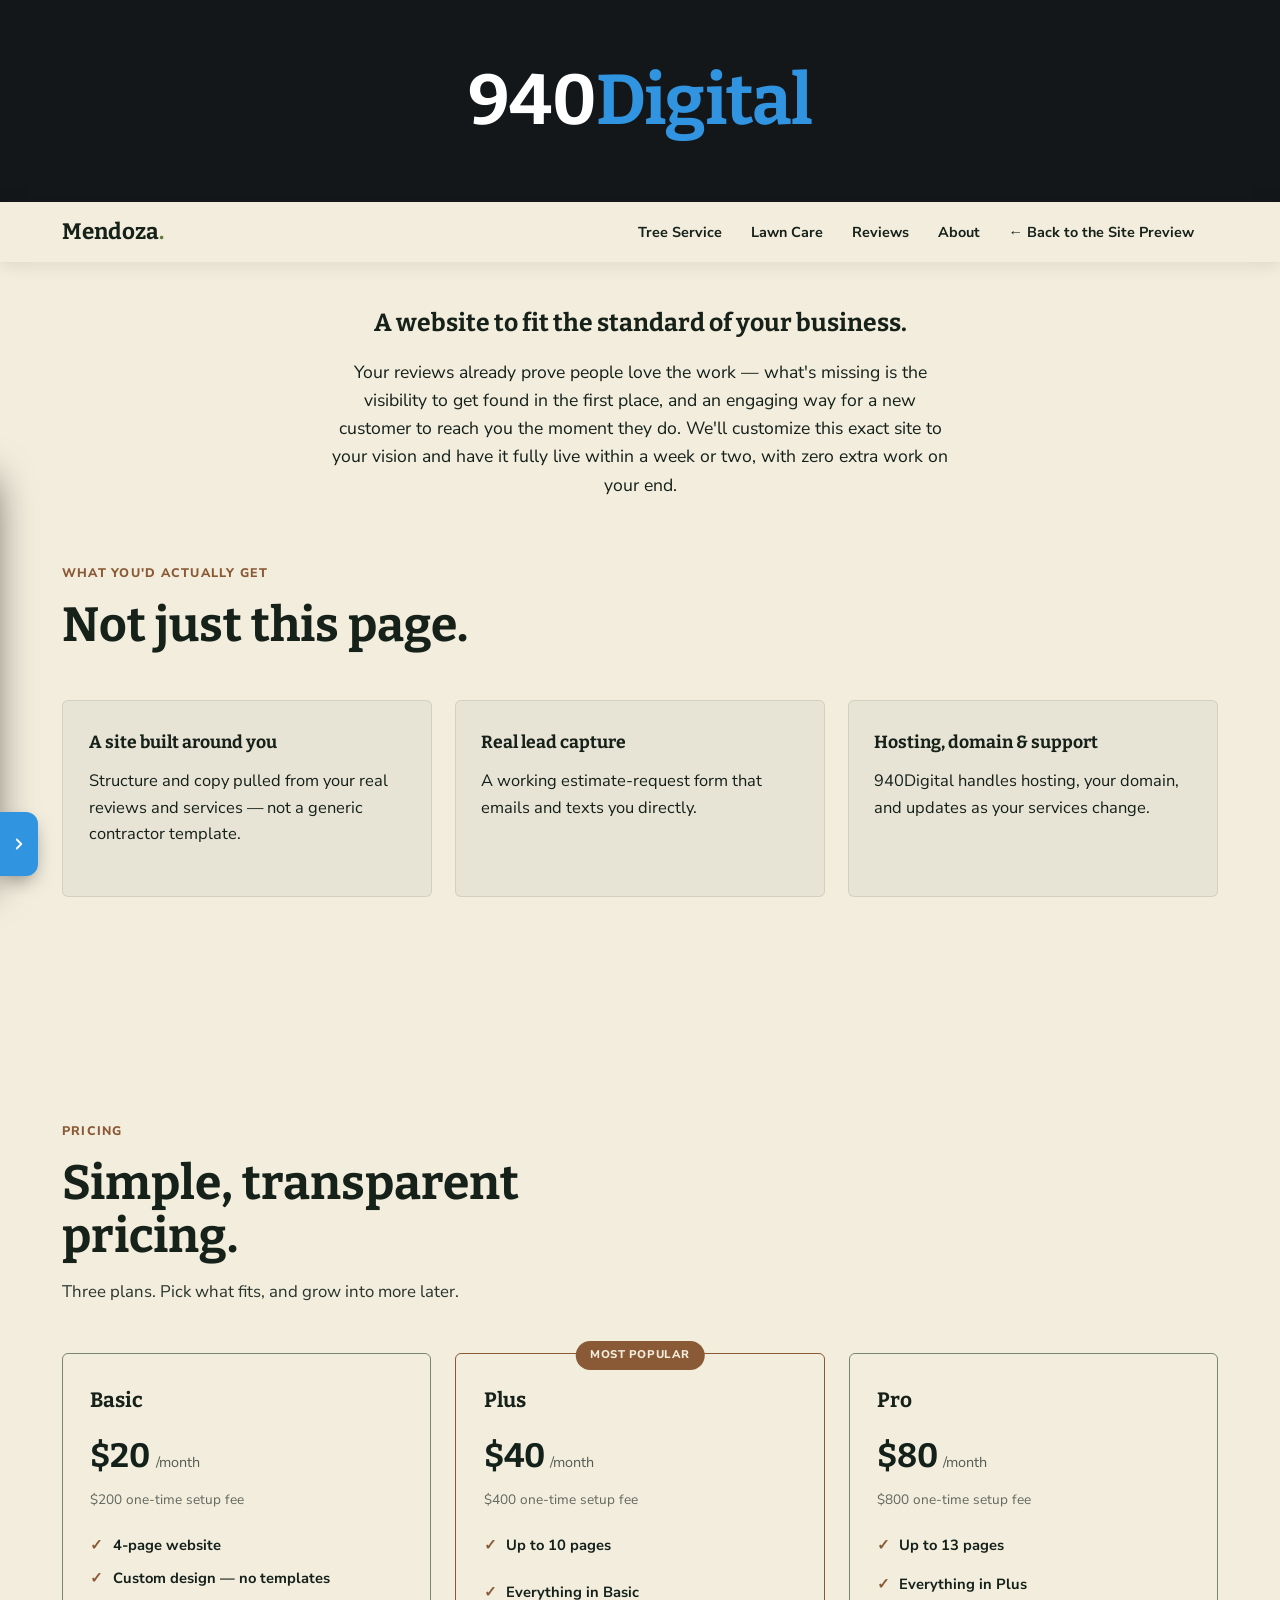
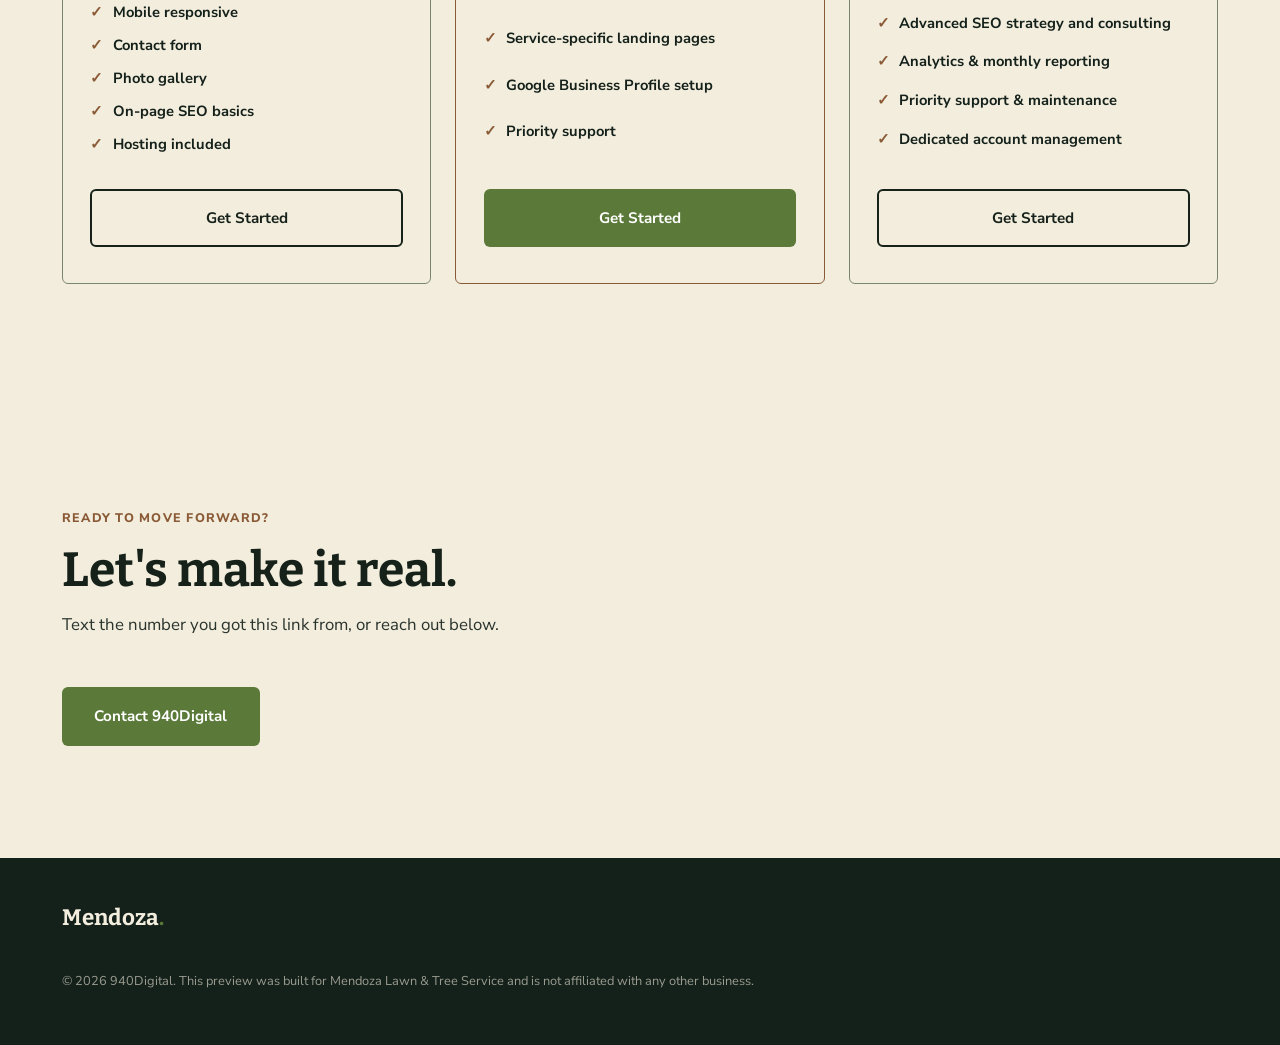
==== commit fa204205: "Show all 3 pricing tiers (Basic/Plus/Pro) on buy.html instead of Plus only" ====
--- a/buy.html
+++ b/buy.html
@@ -8,6 +8,10 @@
 <link rel="preconnect" href="https://fonts.googleapis.com">
 <link rel="preconnect" href="https://fonts.gstatic.com" crossorigin>
 <link href="https://fonts.googleapis.com/css2?family=Bitter:wght@600;700&family=Nunito+Sans:wght@400;600;700;800&display=swap" rel="stylesheet">
+<link rel="icon" type="image/x-icon" href="favicon.ico">
+<link rel="icon" type="image/png" sizes="32x32" href="favicon-32x32.png">
+<link rel="icon" type="image/png" sizes="16x16" href="favicon-16x16.png">
+<link rel="apple-touch-icon" sizes="180x180" href="apple-touch-icon.png">
 <link rel="stylesheet" href="styles.css">
 </head>
 <body>
@@ -75,19 +79,54 @@
   <section class="fixed-panel fixed-panel--solid">
     <div class="wrap">
       <div class="section-head">
-        <span class="eyebrow">Pricing — Plus Plan</span>
-        <h2 class="section-title">$40/month + $400 setup.</h2>
-        <p class="section-dek">A full site, not just this preview page.</p>
+        <span class="eyebrow">Pricing</span>
+        <h2 class="section-title">Simple, transparent pricing.</h2>
+        <p class="section-dek">Three plans. Pick what fits, and grow into more later.</p>
       </div>
-      <div class="price-block">
-        <b>Plus — $40/month + $400 one-time setup fee</b>
-        <ul class="price-block__list">
-          <li>Up to 10 pages</li>
-          <li>Everything in Basic</li>
-          <li>Service-specific landing pages</li>
-          <li>Google Business Profile setup</li>
-          <li>Priority support</li>
-        </ul>
+      <div class="pricing-grid">
+        <div class="pricing-card">
+          <h3>Basic</h3>
+          <div class="pricing-card__price"><b>$20</b><span>/month</span></div>
+          <span class="pricing-card__setup">$200 one-time setup fee</span>
+          <ul class="pricing-card__list">
+            <li>4-page website</li>
+            <li>Custom design — no templates</li>
+            <li>Mobile responsive</li>
+            <li>Contact form</li>
+            <li>Photo gallery</li>
+            <li>On-page SEO basics</li>
+            <li>Hosting included</li>
+          </ul>
+          <a href="https://www.940digital.com/contact" class="btn btn--dark-ghost" target="_blank" rel="noopener">Get Started</a>
+        </div>
+        <div class="pricing-card pricing-card--featured">
+          <span class="pricing-card__badge">Most Popular</span>
+          <h3>Plus</h3>
+          <div class="pricing-card__price"><b>$40</b><span>/month</span></div>
+          <span class="pricing-card__setup">$400 one-time setup fee</span>
+          <ul class="pricing-card__list">
+            <li>Up to 10 pages</li>
+            <li>Everything in Basic</li>
+            <li>Service-specific landing pages</li>
+            <li>Google Business Profile setup</li>
+            <li>Priority support</li>
+          </ul>
+          <a href="https://www.940digital.com/contact" class="btn btn--primary" target="_blank" rel="noopener">Get Started</a>
+        </div>
+        <div class="pricing-card">
+          <h3>Pro</h3>
+          <div class="pricing-card__price"><b>$80</b><span>/month</span></div>
+          <span class="pricing-card__setup">$800 one-time setup fee</span>
+          <ul class="pricing-card__list">
+            <li>Up to 13 pages</li>
+            <li>Everything in Plus</li>
+            <li>Advanced SEO strategy and consulting</li>
+            <li>Analytics &amp; monthly reporting</li>
+            <li>Priority support &amp; maintenance</li>
+            <li>Dedicated account management</li>
+          </ul>
+          <a href="https://www.940digital.com/contact" class="btn btn--dark-ghost" target="_blank" rel="noopener">Get Started</a>
+        </div>
       </div>
     </div>
   </section>
--- a/styles.css
+++ b/styles.css
@@ -45,10 +45,12 @@
   text-transform: uppercase; color: var(--bark); margin-bottom: 1rem;
 }
 .section--dark .eyebrow { color: var(--cutgrass); }
-/* Transparent panels sit directly over the green canopy photo, where
-   --cutgrass green text blended into the image in places — switched
-   to bark (warm brown) here since it reads against green foliage. */
+/* Solid cream panels: bark brown reads fine against --clearing. */
 .fixed-panel .eyebrow { color: var(--bark); }
+/* Transparent panels sit directly over the dark, busy canopy photo —
+   both --cutgrass green and --bark brown blended into the image in
+   places, so those get the bright clearing cream instead. */
+.fixed-panel:not(.fixed-panel--solid) .eyebrow { color: var(--clearing); }
 
 .btn {
   display: inline-flex; align-items: center; gap: 0.5rem;
@@ -100,7 +102,7 @@
   position: fixed; inset: 0; z-index: 0;
   background: url('https://images.unsplash.com/photo-1754321871548-61bdbc6f1506?fm=jpg&q=70&w=1800&auto=format&fit=crop') center/cover;
 }
-.canopy-fixed::after { content: ''; position: absolute; inset: 0; background: linear-gradient(180deg, rgba(22,33,26,0.55), rgba(22,33,26,0.8)); }
+.canopy-fixed::after { content: ''; position: absolute; inset: 0; background: linear-gradient(180deg, rgba(22,33,26,0.72), rgba(22,33,26,0.85)); }
 .parallax-scroll { position: relative; z-index: 1; }
 .fixed-panel { padding: 7rem 0; color: var(--clearing); }
 .fixed-panel h1, .fixed-panel h2, .fixed-panel h3 { color: var(--clearing); }
@@ -108,8 +110,8 @@
 .fixed-panel--solid h1, .fixed-panel--solid h2, .fixed-panel--solid h3 { color: var(--canopy); }
 
 /* ---------- Hero (over fixed canopy) ---------- */
-.hero { padding: 10rem 0 6rem; text-align: left; }
-.hero .eyebrow { color: var(--bark); }
+.hero { padding-top: 10rem; padding-bottom: 6rem; text-align: left; }
+.hero .eyebrow { color: var(--clearing); font-size: 0.92rem; }
 .hero h1 { font-size: clamp(2.6rem, 6vw, 4.6rem); max-width: 14ch; color: var(--clearing); }
 .hero__dek { max-width: 44ch; margin: 1.4rem 0 2rem; font-size: 1.12rem; color: var(--clearing); }
 .hero__actions { display: flex; flex-wrap: wrap; gap: 1rem; }
@@ -178,7 +180,7 @@
 .brand-mark span { color: #3194E0; }
 
 /* ---------- Buy-this-site page ---------- */
-.pitch-hero { padding: 9.5rem 0 4rem; text-align: center; }
+.pitch-hero { padding-top: 9.5rem; padding-bottom: 4rem; text-align: center; }
 .pitch-hero p { max-width: 56ch; margin: 1.3rem auto 0; font-size: 1.1rem; }
 .pitch-grid { display: grid; gap: 1.4rem; grid-template-columns: 1fr; margin-top: 1rem; }
 @media (min-width: 780px) { .pitch-grid { grid-template-columns: repeat(3, 1fr); } }
@@ -190,3 +192,19 @@
 .price-block__list { list-style: none; margin: 1.2rem auto 0; padding: 0; display: inline-grid; gap: 0.55rem; text-align: left; }
 .price-block__list li { display: flex; gap: 0.6rem; align-items: baseline; font-weight: 700; font-size: 0.95rem; }
 .price-block__list li::before { content: '✓'; color: var(--bark); font-weight: 800; }
+
+/* ---------- Pricing grid (3 plans, buy.html) ---------- */
+.pricing-grid { display: grid; gap: 1.5rem; grid-template-columns: 1fr; margin-top: 1.6rem; }
+@media (min-width: 780px) { .pricing-grid { grid-template-columns: repeat(3, 1fr); align-items: stretch; } }
+.pricing-card { position: relative; display: flex; flex-direction: column; border: 1.5px solid var(--moss); border-radius: var(--radius); padding: 2.2rem 1.7rem; }
+.pricing-card h3 { font-size: 1.3rem; margin-bottom: 0.3rem; }
+.pricing-card__price { display: flex; align-items: baseline; gap: 0.35rem; margin-top: 0.8rem; }
+.pricing-card__price b { font-family: var(--font-display); font-size: 2.1rem; }
+.pricing-card__price span { font-size: 0.9rem; opacity: 0.7; }
+.pricing-card__setup { display: block; margin-top: 0.3rem; font-size: 0.85rem; opacity: 0.65; }
+.pricing-card__list { list-style: none; margin: 1.5rem 0 2rem; padding: 0; display: grid; gap: 0.6rem; flex-grow: 1; }
+.pricing-card__list li { display: flex; gap: 0.6rem; align-items: baseline; font-size: 0.92rem; font-weight: 700; }
+.pricing-card__list li::before { content: '✓'; color: var(--bark); font-weight: 800; }
+.pricing-card .btn { justify-content: center; width: 100%; }
+.pricing-card--featured { border-color: var(--bark); }
+.pricing-card__badge { position: absolute; top: -0.85rem; left: 50%; transform: translateX(-50%); background: var(--bark); color: var(--clearing); font-size: 0.7rem; font-weight: 800; letter-spacing: 0.05em; text-transform: uppercase; padding: 0.35rem 0.9rem; border-radius: 999px; white-space: nowrap; }
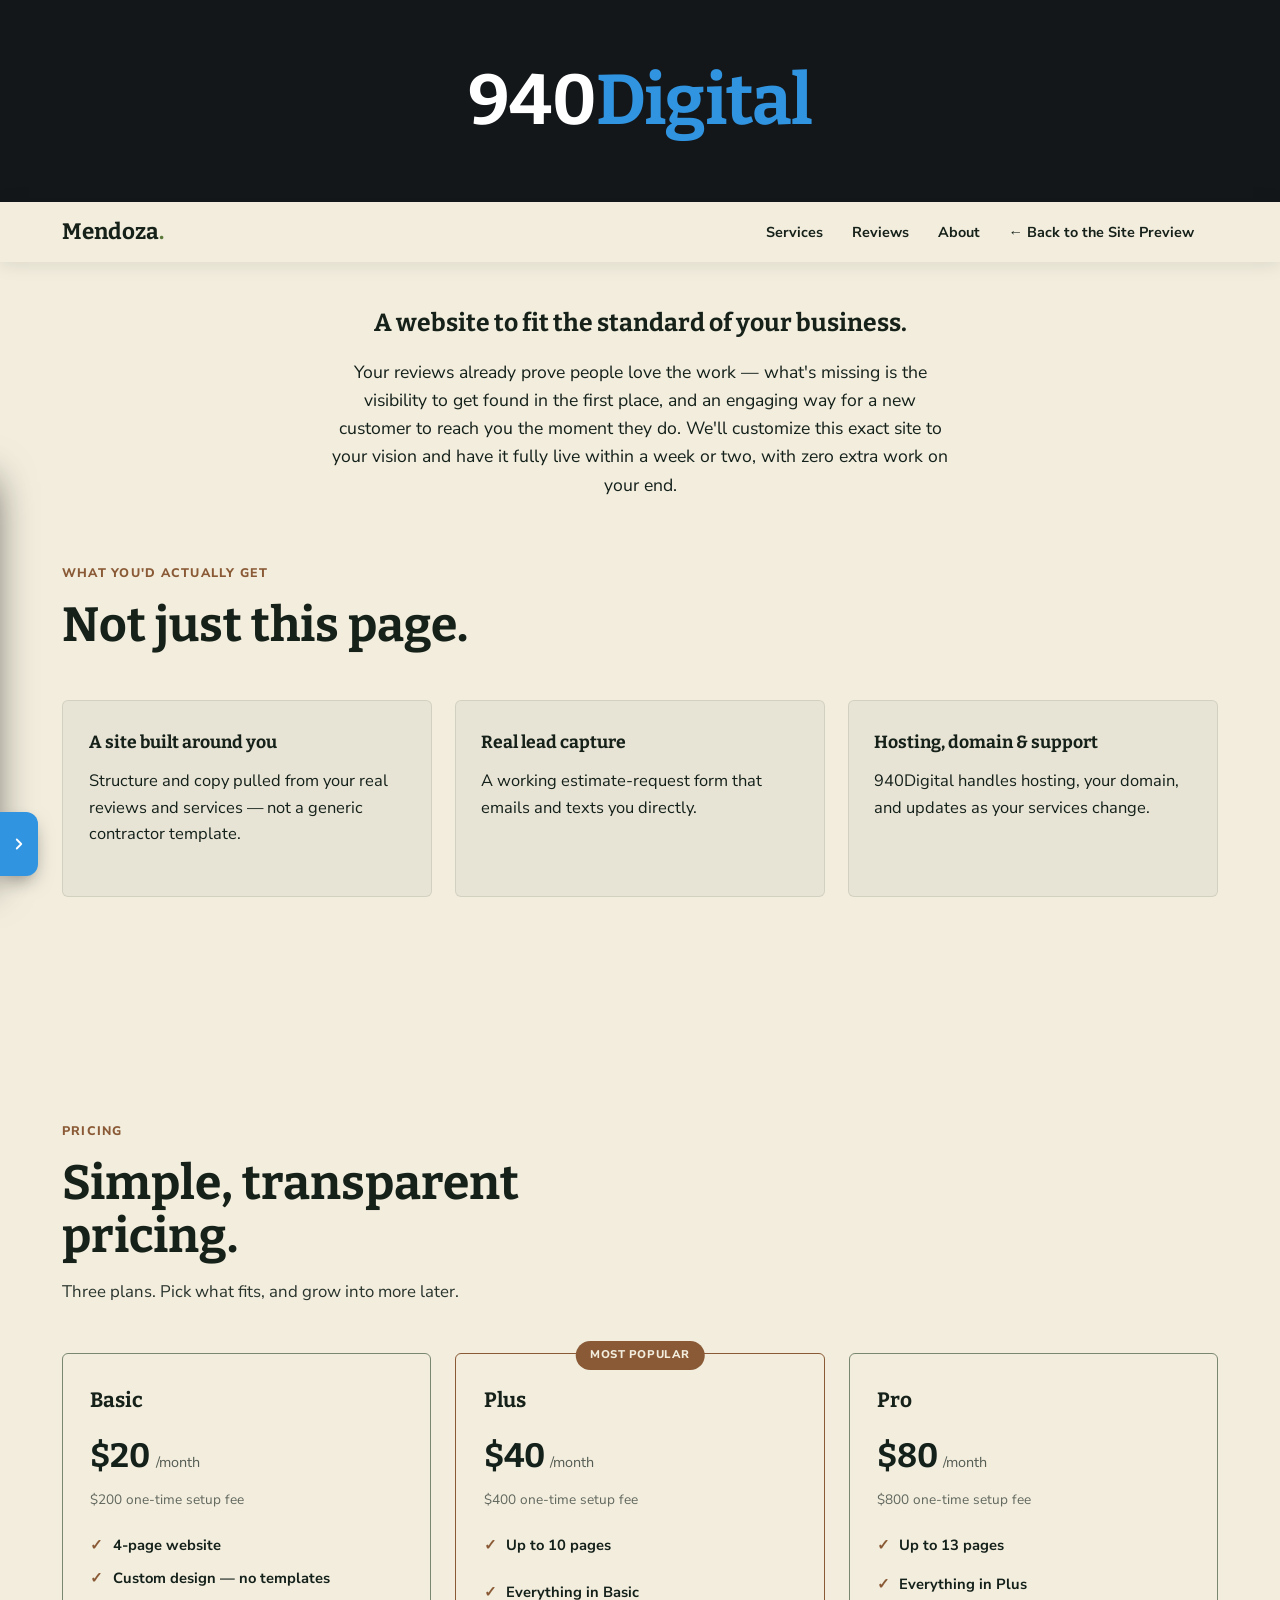
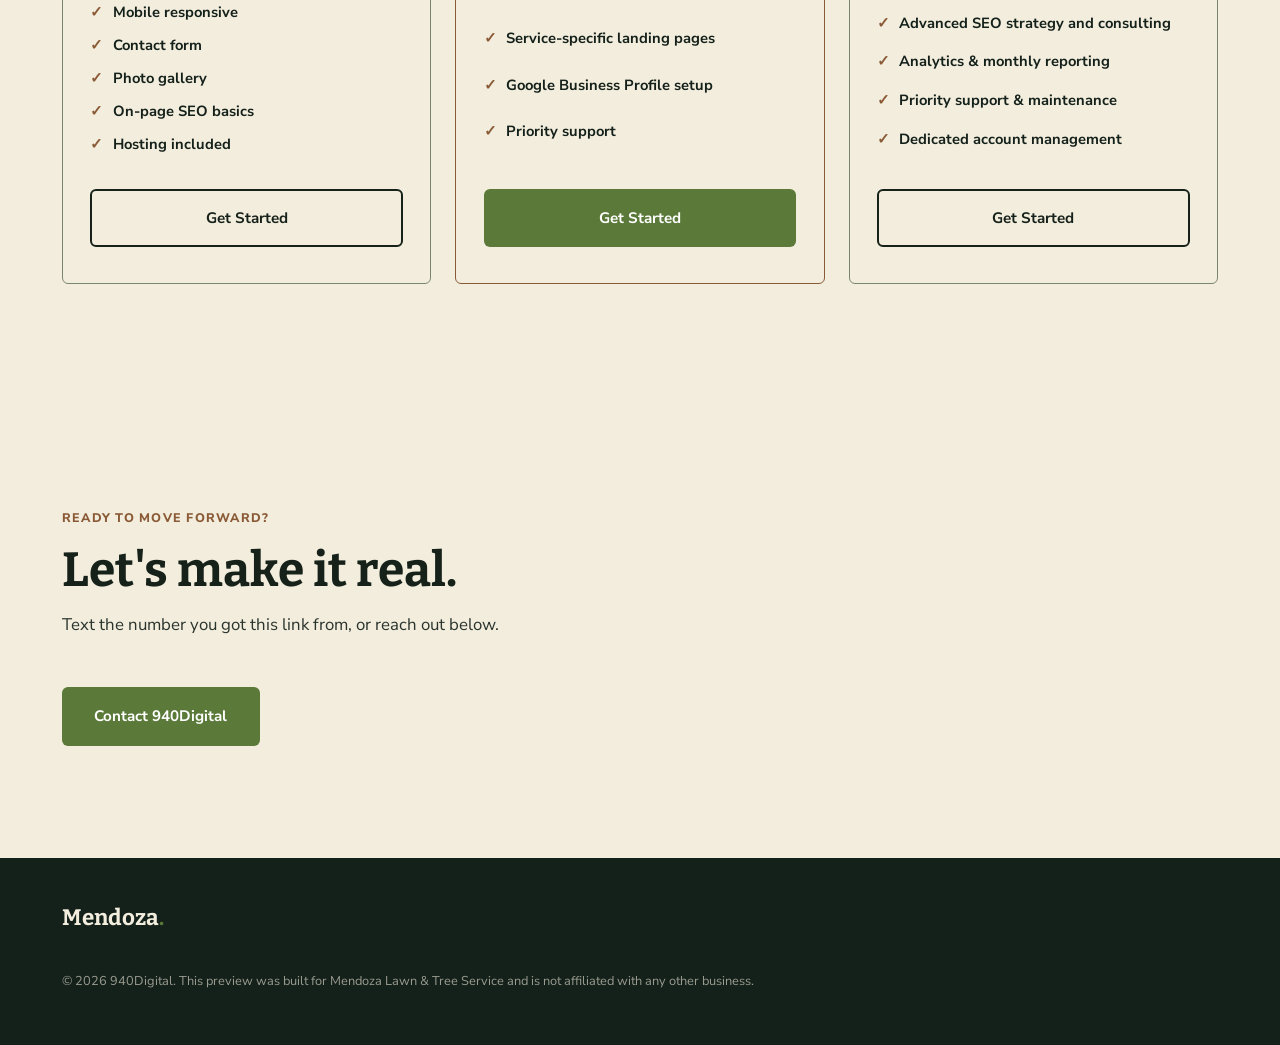
==== commit a9337f47: "Add services hub + dedicated pages per service Services hub links to 6 real-service pages (removal, " ====
--- a/buy.html
+++ b/buy.html
@@ -26,8 +26,7 @@
   <div class="wrap">
     <a href="index.html" class="logo">Mendoza<span>.</span></a>
     <nav class="main-nav" aria-label="Primary">
-      <a href="index.html#trees">Tree Service</a>
-      <a href="index.html#lawn">Lawn Care</a>
+      <a href="services.html">Services</a>
       <a href="index.html#reviews">Reviews</a>
       <a href="index.html#about">About</a>
       <a href="index.html">← Back to the Site Preview</a>
@@ -40,8 +39,7 @@
 
 <div class="mobile-nav" id="mobileNav">
   <button class="mobile-nav__close" id="navClose" aria-label="Close menu">Close</button>
-  <a href="index.html#trees">Tree Service</a>
-  <a href="index.html#lawn">Lawn Care</a>
+  <a href="services.html">Services</a>
   <a href="index.html#reviews">Reviews</a>
   <a href="index.html#about">About</a>
   <a href="index.html">← Back to the Site Preview</a>
--- a/styles.css
+++ b/styles.css
@@ -4,6 +4,7 @@
   --ink: #14201A;
   --cutgrass: #5B7A3A;
   --bark: #8A5A36;
+  --bark-light: #D9B98C;
   --moss: #7A8770;
 
   --font-display: 'Bitter', serif;
@@ -49,8 +50,16 @@
 .fixed-panel .eyebrow { color: var(--bark); }
 /* Transparent panels sit directly over the dark, busy canopy photo —
    both --cutgrass green and --bark brown blended into the image in
-   places, so those get the bright clearing cream instead. */
-.fixed-panel:not(.fixed-panel--solid) .eyebrow { color: var(--clearing); }
+   places, so those get the light brown instead, matching the other
+   --bark accents over the same photo. */
+.fixed-panel:not(.fixed-panel--solid) .eyebrow { color: var(--bark-light); }
+/* Same problem hits every other --bark accent that sits directly over the photo
+   (tree spec markers, review bylines, process step numbers, contact labels) —
+   lighten those to --bark-light instead of the full-cream swap used above. */
+.fixed-panel:not(.fixed-panel--solid) .spec-list li::before,
+.fixed-panel:not(.fixed-panel--solid) .review-card cite,
+.fixed-panel:not(.fixed-panel--solid) .process-step b,
+.fixed-panel:not(.fixed-panel--solid) .contact-direct__label { color: var(--bark-light); }
 
 .btn {
   display: inline-flex; align-items: center; gap: 0.5rem;
@@ -84,7 +93,7 @@
 .main-nav { display: none; gap: 1.8rem; font-weight: 700; font-size: 0.9rem; color: var(--clearing); }
 .site-header.solid .main-nav { color: var(--canopy); }
 .main-nav a:hover { color: var(--cutgrass); }
-.nav-full-site { display: none; }
+.nav-full-site { display: inline-flex; }
 @media (min-width: 900px) {
   .main-nav { display: flex; }
   .nav-full-site { display: inline-flex; }
@@ -92,6 +101,17 @@
 .nav-toggle { background: none; border: 2px solid var(--clearing); color: var(--clearing); border-radius: var(--radius); padding: 0.5rem 0.9rem; font-weight: 700; font-size: 0.85rem; cursor: pointer; }
 .site-header.solid .nav-toggle { border-color: var(--canopy); color: var(--canopy); }
 @media (min-width: 900px) { .nav-toggle { display: none; } }
+/* On mobile, the full-site CTA replaces the hamburger entirely (only
+   on pages that have one — buy.html has no nav-full-site sibling, so
+   its own Menu button is untouched). */
+.nav-cta:has(.nav-full-site) .nav-toggle { display: none; }
+/* At very narrow widths the full-site button and a wrapped logo can
+   collide in one row — drop the button to its own row instead. */
+@media (max-width: 480px) {
+  .site-header .wrap:has(.nav-full-site) { flex-wrap: wrap; row-gap: 0.6rem; }
+  .nav-cta:has(.nav-full-site) { width: 100%; }
+  .nav-full-site { width: 100%; justify-content: center; }
+}
 .mobile-nav { position: fixed; inset: 0; z-index: 70; background: var(--canopy); color: var(--clearing); display: flex; flex-direction: column; align-items: flex-start; justify-content: center; gap: 1.6rem; padding: 2rem 2.5rem; transform: translateX(100%); transition: transform .3s ease; }
 .mobile-nav.open { transform: translateX(0); }
 .mobile-nav a { font-family: var(--font-display); font-size: 2rem; }
